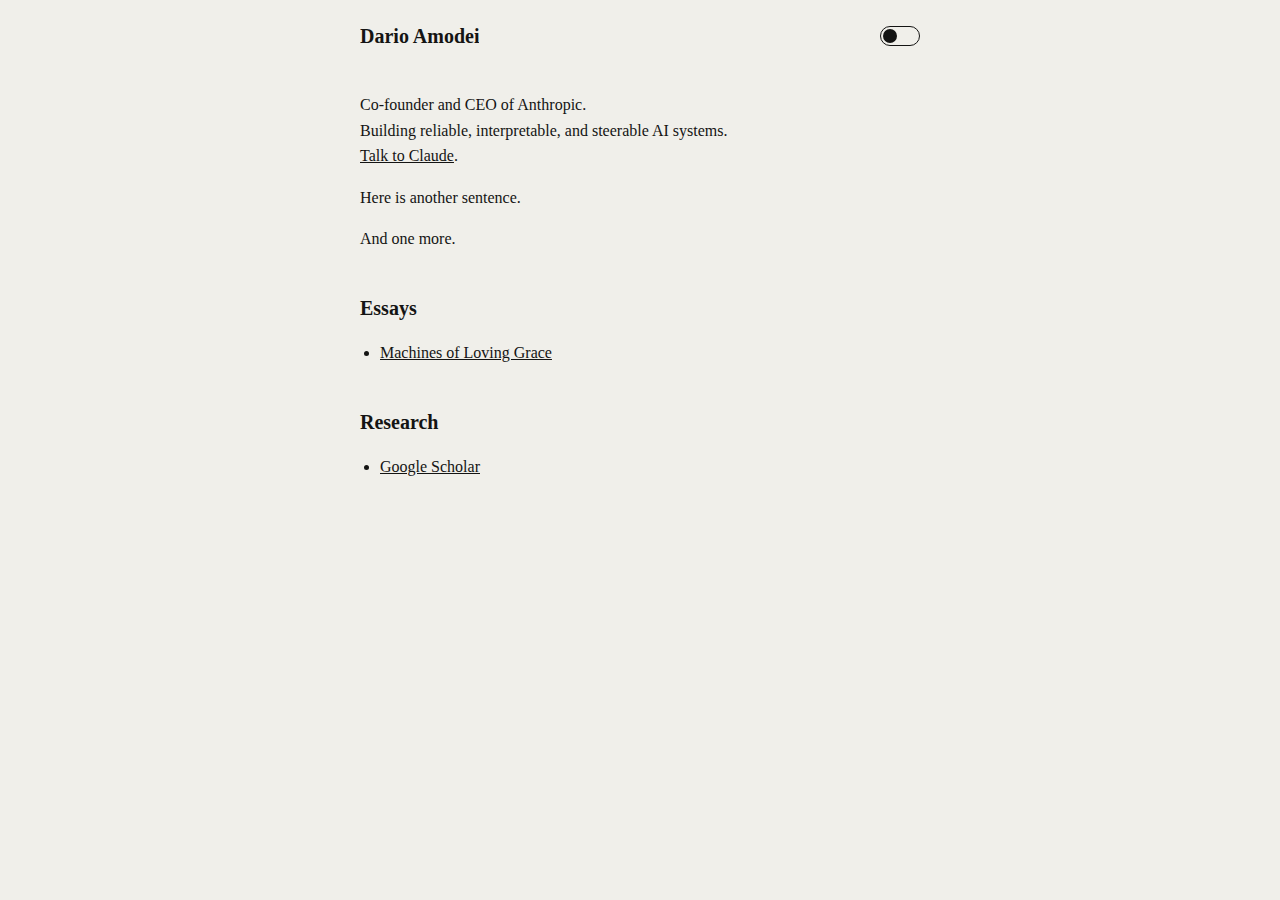
==== index.html @ 36ca1d9b "Add test site" ====
<!doctype html>
<html lang="en">
    <head>
        <meta charset="UTF-8" />
        <meta name="viewport" content="width=device-width, initial-scale=1.0" />
        <title>Dario Amodei</title>
        <meta
            name="description"
            content="Future home of something quite cool"
        />
        <link rel="stylesheet" href="/styles.css" />
        <link rel="icon" type="image/svg+xml" href="/favicon.svg" />
        <link rel="alternate icon" type="image/png" href="/favicon-32x32.png" />
        <link rel="apple-touch-icon" href="/apple-touch-icon.png" />
        <script>
            if (localStorage.getItem("darkMode") === "enabled") {
                document.documentElement.classList.add("dark-mode");
            }
        </script>
        <script src="/darkmode.js" defer></script>

        <meta property="og:title" content="Dario Amodei" />
        <meta
            property="og:description"
            content="Future home of something quite cool"
        />
        <meta
            property="og:image"
            content="https://darioamodei.com/images/index-card-light.png"
        />
        <meta name="twitter:card" content="summary_large_image" />
    </head>

    <body>
        <header>
            <div>
                <h1><a href="/">Dario Amodei</a></h1>
                <div class="toggle-switch">
                    <input
                        type="checkbox"
                        id="darkModeToggle"
                        class="toggle-input"
                        aria-label="Toggle dark mode"
                    />
                    <label for="darkModeToggle" class="toggle-label">
                        <span class="toggle-slider"></span>
                    </label>
                </div>
            </div>
        </header>

        <script>
            (function () {
                var isDarkMode = localStorage.getItem("darkMode") === "enabled";
                var toggle = document.getElementById("darkModeToggle");
                if (toggle) {
                    toggle.checked = isDarkMode;
                }
                document.documentElement.classList.toggle(
                    "dark-mode",
                    isDarkMode,
                );
            })();
        </script>

        <main class="content-wrapper">
            <section>
                <p>
                    Co-founder and CEO of Anthropic. <br />
                    Building reliable, interpretable, and steerable AI systems.
                    <br />
                    <a
                        href="https://claude.ai"
                        target="_blank"
                        rel="noopener noreferrer"
                        >Talk to Claude</a
                    >.
                </p>
                <p>Here is another sentence.</p>
                <p>And one more.</p>
            </section>

            <section>
                <h2>Essays</h2>
                <nav>
                    <ul>
                        <li>
                            <a href="essays/machines-of-loving-grace.html"
                                >Machines of Loving Grace</a
                            >
                        </li>
                        <!-- Add more essays here -->
                    </ul>
                </nav>
            </section>

            <section>
                <h2>Research</h2>
                <nav>
                    <ul>
                        <li>
                            <a
                                href="https://scholar.google.com/citations?user=6-e-ZBEAAAAJ&hl=en"
                                target="_blank"
                                rel="noopener noreferrer"
                                >Google Scholar</a
                            >
                        </li>
                        <!-- Add more links here -->
                    </ul>
                </nav>
            </section>
        </main>
        <script>
            console.log(
                "%cIf you're curious about making reliable, interpretable, and steerable AI systems, you might enjoy working with us at Anthropic. Take a look at our openings: https://anthropic.com/careers",
                "font-family: monospace; font-size: 14px; color: #141413; background-color: #F0EFEA; padding: 5px; border-radius: 5px;",
            );
        </script>
    </body>
</html>
---- styles.css ----
/* Root Variables */
:root {
    --bg-color: #f0efea;
    --text-color: #141413;
    --border-color: #e6e4dd;
    --footnote-bg-color: rgba(0, 0, 0, 0.08);
    --footnote-hover-bg-color: rgba(0, 0, 0, 0.15);
    --tooltip-bg-color: #f9f9f9;
    --tooltip-text-color: #333;
    --tooltip-shadow-color: rgba(0, 0, 0, 0.15);
    --highlight-color: rgba(137, 137, 222, 0.3);
}

/* Dark Mode Variables */
.dark-mode {
    --bg-color: #141413;
    --text-color: #f0efea;
    --border-color: #444;
    --footnote-bg-color: rgba(255, 255, 255, 0.15);
    --footnote-hover-bg-color: rgba(255, 255, 255, 0.25);
    --tooltip-bg-color: #2a2a2a;
    --tooltip-text-color: #f0f0f0;
    --tooltip-shadow-color: rgba(255, 255, 255, 0.15);
    --highlight-color: rgba(137, 137, 222, 0.3);
}

/* Global Styles */
html,
body {
    overflow-x: hidden;
}

body {
    font-family: Georgia, serif;
    font-size: 16px;
    line-height: 1.6;
    color: var(--text-color);
    background-color: var(--bg-color);
    margin: 0;
    padding: 0;
    transition:
        background-color 0.3s,
        color 0.3s;
}

a {
    color: inherit;
    text-decoration: underline;
}

ul {
    padding-left: 20px;
}

/* Layout */
.content-wrapper,
header > div {
    max-width: 600px;
    margin: 0 auto;
    padding: 0 20px;
    box-sizing: border-box;
}

/* Header Styles */
header {
    background-color: var(--bg-color);
    padding: 20px 0;
    margin-bottom: 20px;
    transition: background-color 0.3s;
}

header > div {
    display: flex;
    justify-content: space-between;
    align-items: center;
}

header h1 {
    margin: 0;
    font-size: 20px;
    white-space: nowrap;
    overflow: hidden;
    text-overflow: ellipsis;
}

header h1 a {
    text-decoration: none;
    color: inherit;
    font-weight: bold;
}

/* Toggle Switch Styles */
.toggle-switch {
    position: relative;
    width: 40px;
    height: 20px;
    flex-shrink: 0;
    margin-left: 1em;
}

.toggle-input {
    opacity: 0;
    width: 0;
    height: 0;
}

.toggle-label {
    position: absolute;
    cursor: pointer;
    top: 0;
    left: 0;
    right: 0;
    bottom: 0;
    background-color: var(--bg-color);
    transition: 0.3s;
    border-radius: 34px;
    border: 1px solid var(--text-color);
}

.toggle-slider {
    position: absolute;
    content: "";
    height: 14px;
    width: 14px;
    left: 2px;
    bottom: 2px;
    background-color: var(--text-color);
    transition: 0.3s;
    border-radius: 50%;
}

.toggle-input:checked + .toggle-label {
    background-color: var(--text-color);
}

.toggle-input:checked + .toggle-label .toggle-slider {
    transform: translateX(20px);
    background-color: var(--bg-color);
}

/* Typography */
h1,
h2,
h3 {
    margin-top: 2em;
    margin-bottom: 0em;
    text-align: left;
    font-weight: bold;
}

h1 {
    font-size: 24px;
}
h2 {
    font-size: 20px;
}
h3 {
    font-size: 18px;
}

.author-date {
    margin-top: 0.5em;
    margin-bottom: 1em;
    font-size: 0.9em;
    color: #666;
}

/* Table of Contents Styles */
#tocToggle {
    position: fixed;
    top: 20px;
    left: 20px;
    z-index: 1001;
    background: none;
    border: none;
    font-size: 24px;
    cursor: pointer;
    color: var(--text-color);
    padding: 0;
    outline: none;
}

.toc-container {
    position: fixed;
    top: 0;
    left: 0;
    width: 250px;
    height: 100vh;
    background-color: var(--bg-color);
    overflow-y: auto;
    transition:
        transform 0.3s ease-in-out,
        background-color 0.3s ease,
        border-color 0.3s ease;
    box-sizing: border-box;
    z-index: 999;
    transform: translateX(-100%);
    border-right: 1px solid transparent;
    padding: 5px;
}

.toc-container h2 {
    margin: 0;
    padding: 120px 15px 15px;
    font-size: 16px;
    font-weight: bold;
}

#tocList {
    list-style-type: none;
    padding: 0 15px 20px;
    margin: 0;
}

#tocList li {
    padding: 0;
    margin: 0;
}

#tocList a {
    display: block;
    padding: 5px 0;
    text-decoration: none;
    color: inherit;
}

#tocList a:hover {
    text-decoration: underline;
}

#tocList a.active {
    font-weight: bold;
}

body.toc-visible .toc-container {
    transform: translateX(0);
}

/* Mobile TOC Styles */
.mobile-toc-link {
    display: none;
    margin-top: 10px;
    margin-bottom: 10px;
    font-weight: bold;
    color: var(--text-color);
    text-decoration: underline;
    cursor: pointer;
}

#tocCloseButton {
    position: absolute;
    top: 70px;
    left: 20px;
    background: none;
    border: none;
    font-size: 16px;
    font-family: Georgia, serif;
    text-decoration: underline;
    cursor: pointer;
    color: #141413;
    padding: 0;
    outline: none;
    font-weight: normal;
}

/* Footnote Styles */
sup[id^="fnref"] {
    vertical-align: baseline;
    position: relative;
    top: -0.5em;
    font-size: 0.85em;
    line-height: 0;
}

sup[id^="fnref"] a {
    text-decoration: none;
    color: inherit;
    padding: 1px 4px;
    margin: 0 2px;
    border-radius: 4px;
    background-color: var(--footnote-bg-color);
    transition: background-color 0.3s ease;
    position: relative;
    z-index: 1;
}

sup[id^="fnref"] a:hover,
sup[id^="fnref"] a:focus {
    background-color: var(--footnote-hover-bg-color);
}

sup[id^="fnref"] a::before {
    content: "";
    position: absolute;
    top: 0;
    left: 0;
    right: 0;
    bottom: 0;
    background-color: transparent;
    border-radius: 4px;
    z-index: -1;
    transition: background-color 0.3s ease;
}

sup[id^="fnref"] a.highlight-target::before {
    animation: highlight-fade 5s ease-out;
}

.footnote-tooltip {
    position: absolute;
    background-color: var(--tooltip-bg-color);
    color: var(--tooltip-text-color);
    padding: 12px;
    border-radius: 6px;
    box-shadow: 0 2px 8px var(--tooltip-shadow-color);
    max-width: 300px;
    z-index: 1000;
    font-size: 15px;
    line-height: 1.5;
    pointer-events: auto;
}

.footnote-backref {
    text-decoration: none;
    font-size: 14px;
}

.footnotes {
    margin-top: 40px;
    border-top: 1px solid var(--border-color);
    padding-top: 20px;
}

.footnotes ol {
    padding-left: 20px;
}

.footnotes li {
    margin-bottom: 10px;
}

.footnotes li p {
    margin: 0;
}

/* Footer Styles */
footer {
    margin-top: 40px;
    padding: 20px 0;
    background-color: var(--bg-color);
    transition: background-color 0.3s ease;
}

.back-to-top {
    text-align: center;
    cursor: pointer;
    font-weight: normal;
    color: var(--text-color);
    text-decoration: underline;
}

/* Responsive Styles */
@media (max-width: 1076px) {
    body {
        font-size: 16px;
    }

    .content-wrapper,
    header > div {
        max-width: 90%;
        margin: 0 auto;
        padding: 0 20px;
    }

    header h1 {
        font-size: 20px;
    }

    header {
        margin-bottom: 15px;
    }

    h1 {
        font-size: 22px;
    }
    h2 {
        font-size: 18px;
    }
    h3 {
        font-size: 16px;
    }

    .author-date {
        font-size: 0.8em;
    }

    .mobile-toc-link {
        display: block;
    }

    .toc-container {
        width: 100%;
    }

    #tocToggle {
        display: none;
    }

    body.toc-visible #tocCloseButton {
        display: block;
    }

    .content-wrapper {
        padding-bottom: 20px;
    }
}

@media (max-width: 800px) {
    .content-wrapper,
    header > div {
        max-width: 95%;
        padding: 0 15px;
    }
}

@media (max-width: 600px) {
    .content-wrapper,
    header > div {
        max-width: 100%;
        padding: 0 10px;
    }
}

/* Animations */
@keyframes highlight-fade {
    0%,
    50% {
        background-color: var(--highlight-color);
    }
    100% {
        background-color: transparent;
    }
}

/* Highlight Targets */
sup[id^="fnref"] a.highlight-target::before,
.footnote-backref.highlight-target,
.footnotes li.highlight-target {
    animation: highlight-fade 5s ease-out;
}

/* Transitions */
body,
html,
.toc-container,
#tocToggle,
#tocCloseButton,
footer,
.back-to-top,
sup[id^="fnref"] a {
    transition:
        background-color 0.3s ease,
        color 0.3s ease,
        border-color 0.3s ease;
}
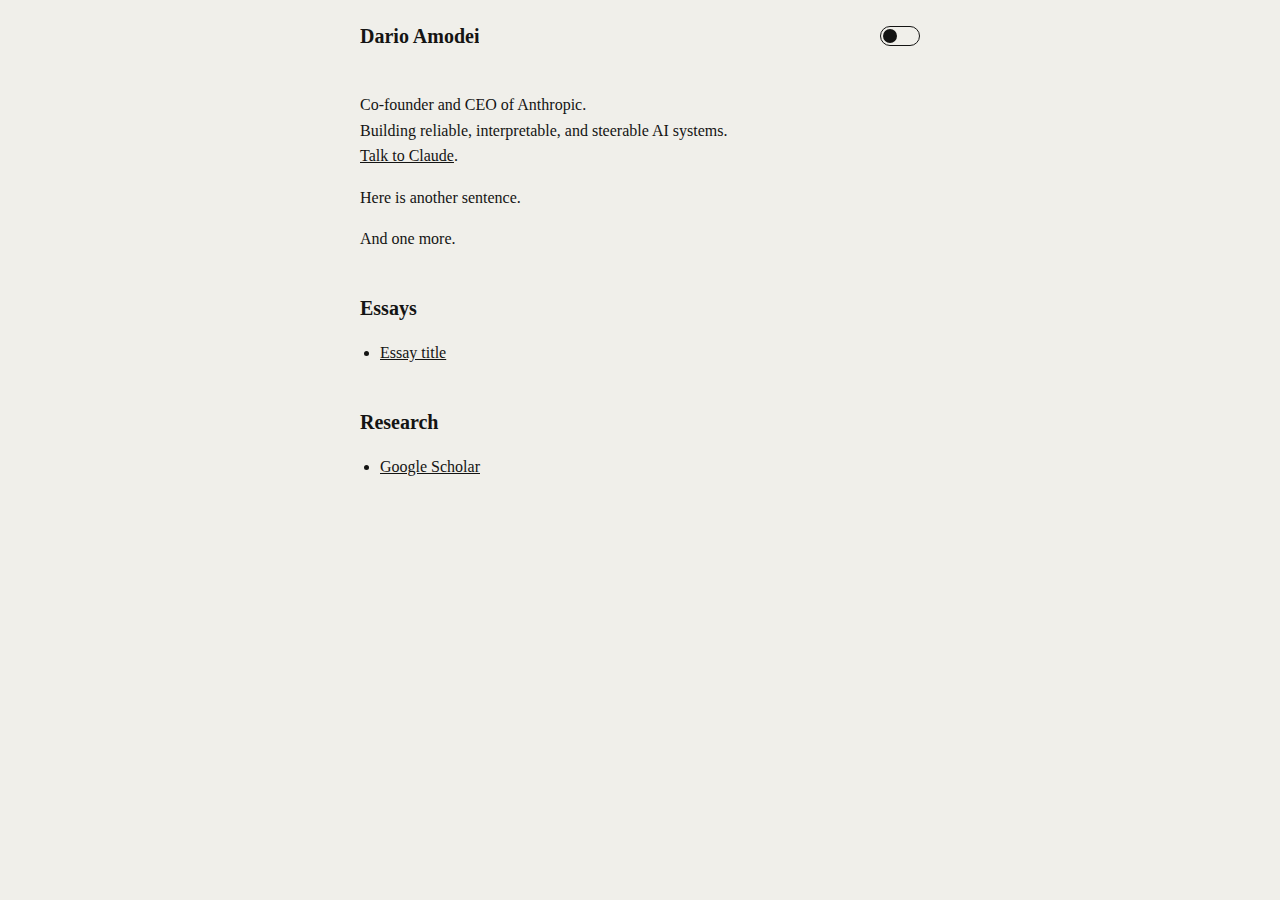
==== commit e4ecf1f9: "Update index.html" ====
--- a/index.html
+++ b/index.html
@@ -85,8 +85,8 @@
                 <nav>
                     <ul>
                         <li>
-                            <a href="essays/machines-of-loving-grace.html"
-                                >Machines of Loving Grace</a
+                            <a href="essays/essay-title.html"
+                                >Essay title</a
                             >
                         </li>
                         <!-- Add more essays here -->
